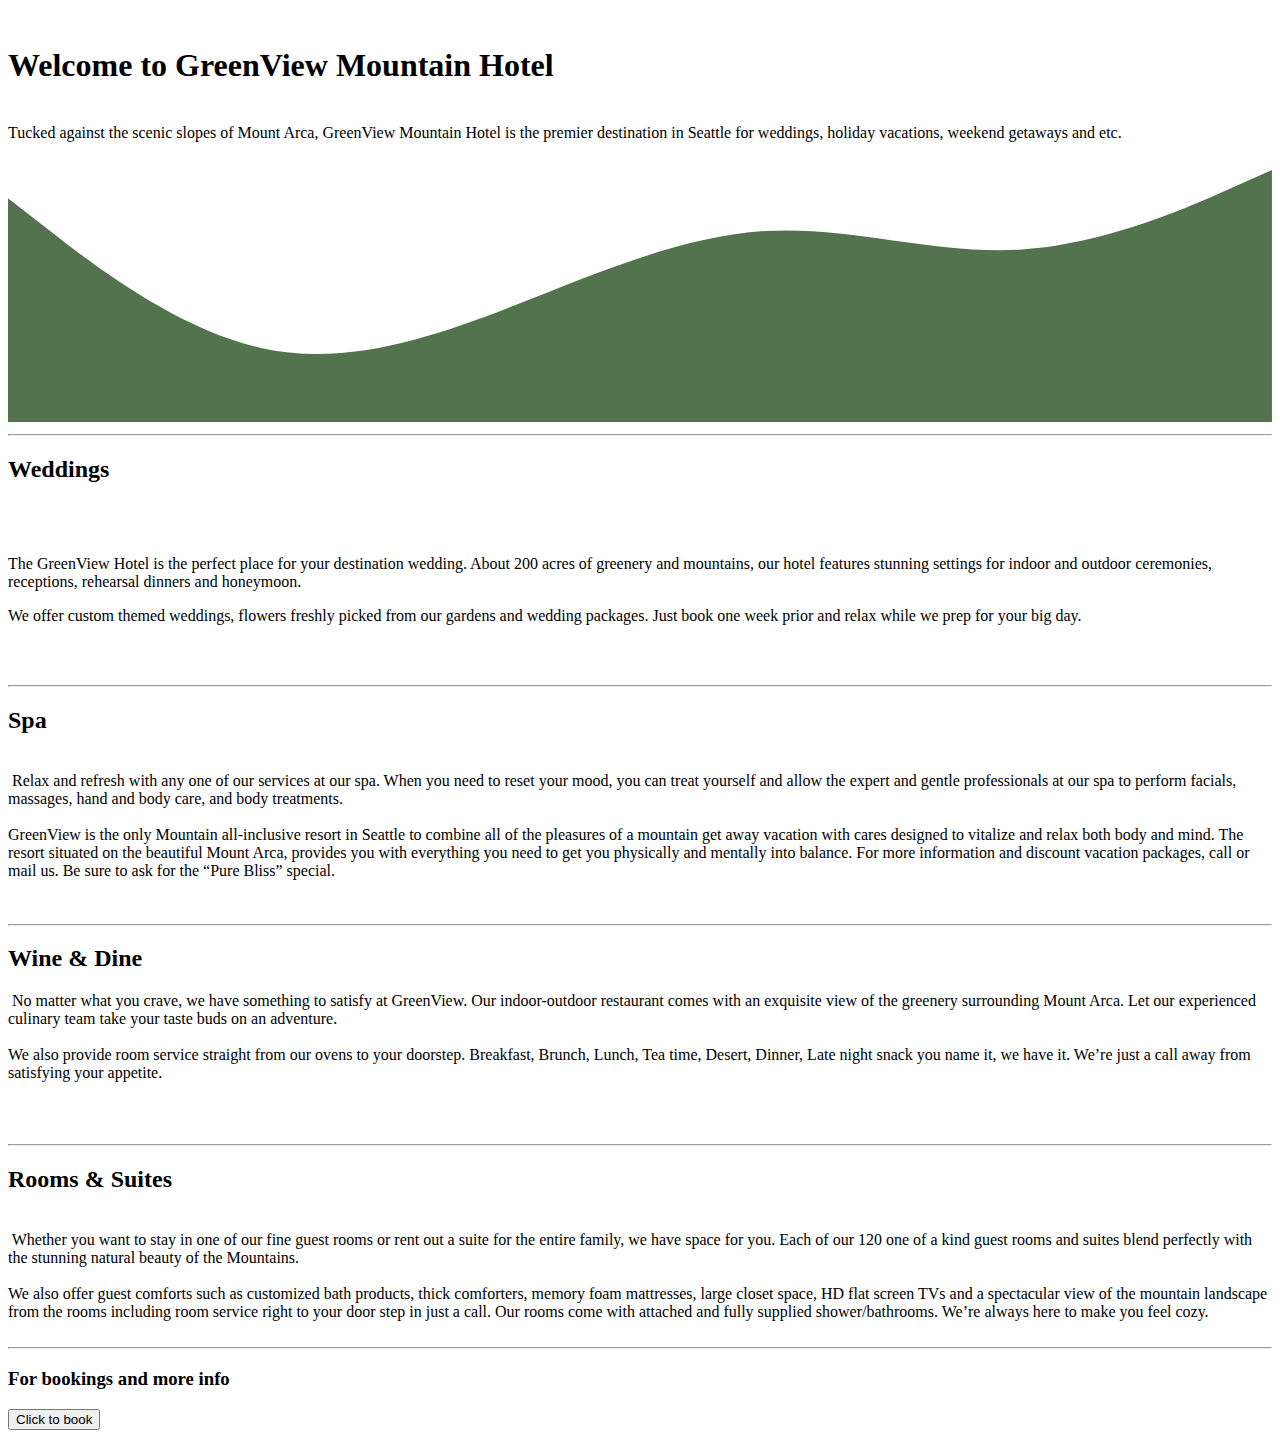
==== index.html @ 8dad3e75 "Add files via upload" ====
<!DOCTYPE html>
<html lang="en">
<head>
    <meta charset="UTF-8">
    <meta http-equiv="X-UA-Compatible" content="IE=edge">
    <meta name="viewport" content="width=device-width, initial-scale=1.0">
    <title>GreenView Mountain Hotel</title>
    <link rel="stylesheet" href="CSS/styles.css">
   
<link href="https://fonts.googleapis.com/css2?family=Kreon:wght@300&display=swap" rel="stylesheet">

</head>
<body>
    <div class="one"> 
       <br>
        <h1> Welcome to GreenView Mountain Hotel </h1> <br>
        <p1> Tucked against the scenic slopes of Mount Arca, GreenView Mountain Hotel is the premier destination in Seattle for weddings, holiday vacations, weekend getaways and etc.</p1>
        <svg xmlns="http://www.w3.org/2000/svg" viewBox="0 0 1440 319"><path fill="#52734d" fill-opacity="1" d="M0,64L48,101.3C96,139,192,213,288,234.7C384,256,480,224,576,186.7C672,149,768,107,864,101.3C960,96,1056,128,1152,122.7C1248,117,1344,75,1392,53.3L1440,32L1440,320L1392,320C1344,320,1248,320,1152,320C1056,320,960,320,864,320C768,320,672,320,576,320C480,320,384,320,288,320C192,320,96,320,48,320L0,320Z"></path></svg>
    </div>

     <hr>

     <div class="two"> 
    <h2> Weddings </h2> <br>
    <img class="wed" src="images/Wedding.png" alt="">
    <p>The GreenView Hotel is the perfect place for your destination wedding. About 200 acres of greenery and mountains, our hotel features stunning settings for indoor and outdoor ceremonies, receptions, rehearsal dinners and honeymoon.</p>
    <p> We offer custom themed weddings, flowers freshly picked from our gardens and wedding packages.  Just book one week prior and relax while we prep for your big day. </p>
 <br>
<br>
 
     </div>
         
     <hr>

     <div class= "three"> 
<h2> Spa</h2>
<br>
<img src="images/spa.jpg" alt="" class="spa"  >
<p3>Relax and refresh with any one of our services at our spa. When you need to reset your mood, you can treat yourself and allow the expert and gentle professionals at our spa to perform facials, massages, hand and body care, and body treatments.</p3>
<br>
<br>
<p4>GreenView is the only Mountain all-inclusive resort in Seattle to combine all of the pleasures of a mountain get away vacation with cares designed to vitalize and relax both body and mind. The resort situated on the beautiful Mount Arca, provides you with everything you need to get you physically and mentally into balance. For more information and discount vacation packages, call or mail us. Be sure to ask for the “Pure Bliss” special.</p4>

     </div>
        <br>
        <br>

    <hr>
    
    <div class="four">
<h2> Wine & Dine </h2>
<img src="images/Food.jpg" alt="">
<p5>No matter what you crave, we have something to satisfy at GreenView. Our indoor-outdoor restaurant comes with an exquisite view of the greenery surrounding Mount Arca. Let our experienced culinary team take your taste buds on an adventure.</p5>
<br>
<br>
<p6>We also provide room service straight from our ovens to your doorstep. Breakfast, Brunch, Lunch, Tea time, Desert, Dinner, Late night snack you name it, we have it. We’re just a call away from satisfying your appetite.</p6>
<br>
<br>

    </div>
    <br>
    <br>
    <hr> 
    <div class="five">
<h2>Rooms & Suites</h2>  
<br>
<img src="images/Hotel.jpg" alt="" class="room">

<p7> Whether you want to stay in one of our fine guest rooms or rent out a suite for the entire family, we have space for you. Each of our 120 one of a kind guest rooms and suites blend perfectly with the stunning natural beauty of the Mountains.</p7>
<br>
<br>

<p8>We also offer guest comforts such as customized bath products, thick comforters, memory foam mattresses, large closet space, HD flat screen TVs and a spectacular view of the mountain landscape from the rooms including room service right to your door step in just a call. Our rooms come with attached and fully supplied shower/bathrooms. We’re always here to make you feel cozy.</p8>

<br>
<br>


</div>

<hr>

<div class="six">
    <h3>For bookings and more info</h3>
   <button class="btn" align: center; >Click to book</button>




</div>

</body>
</html>
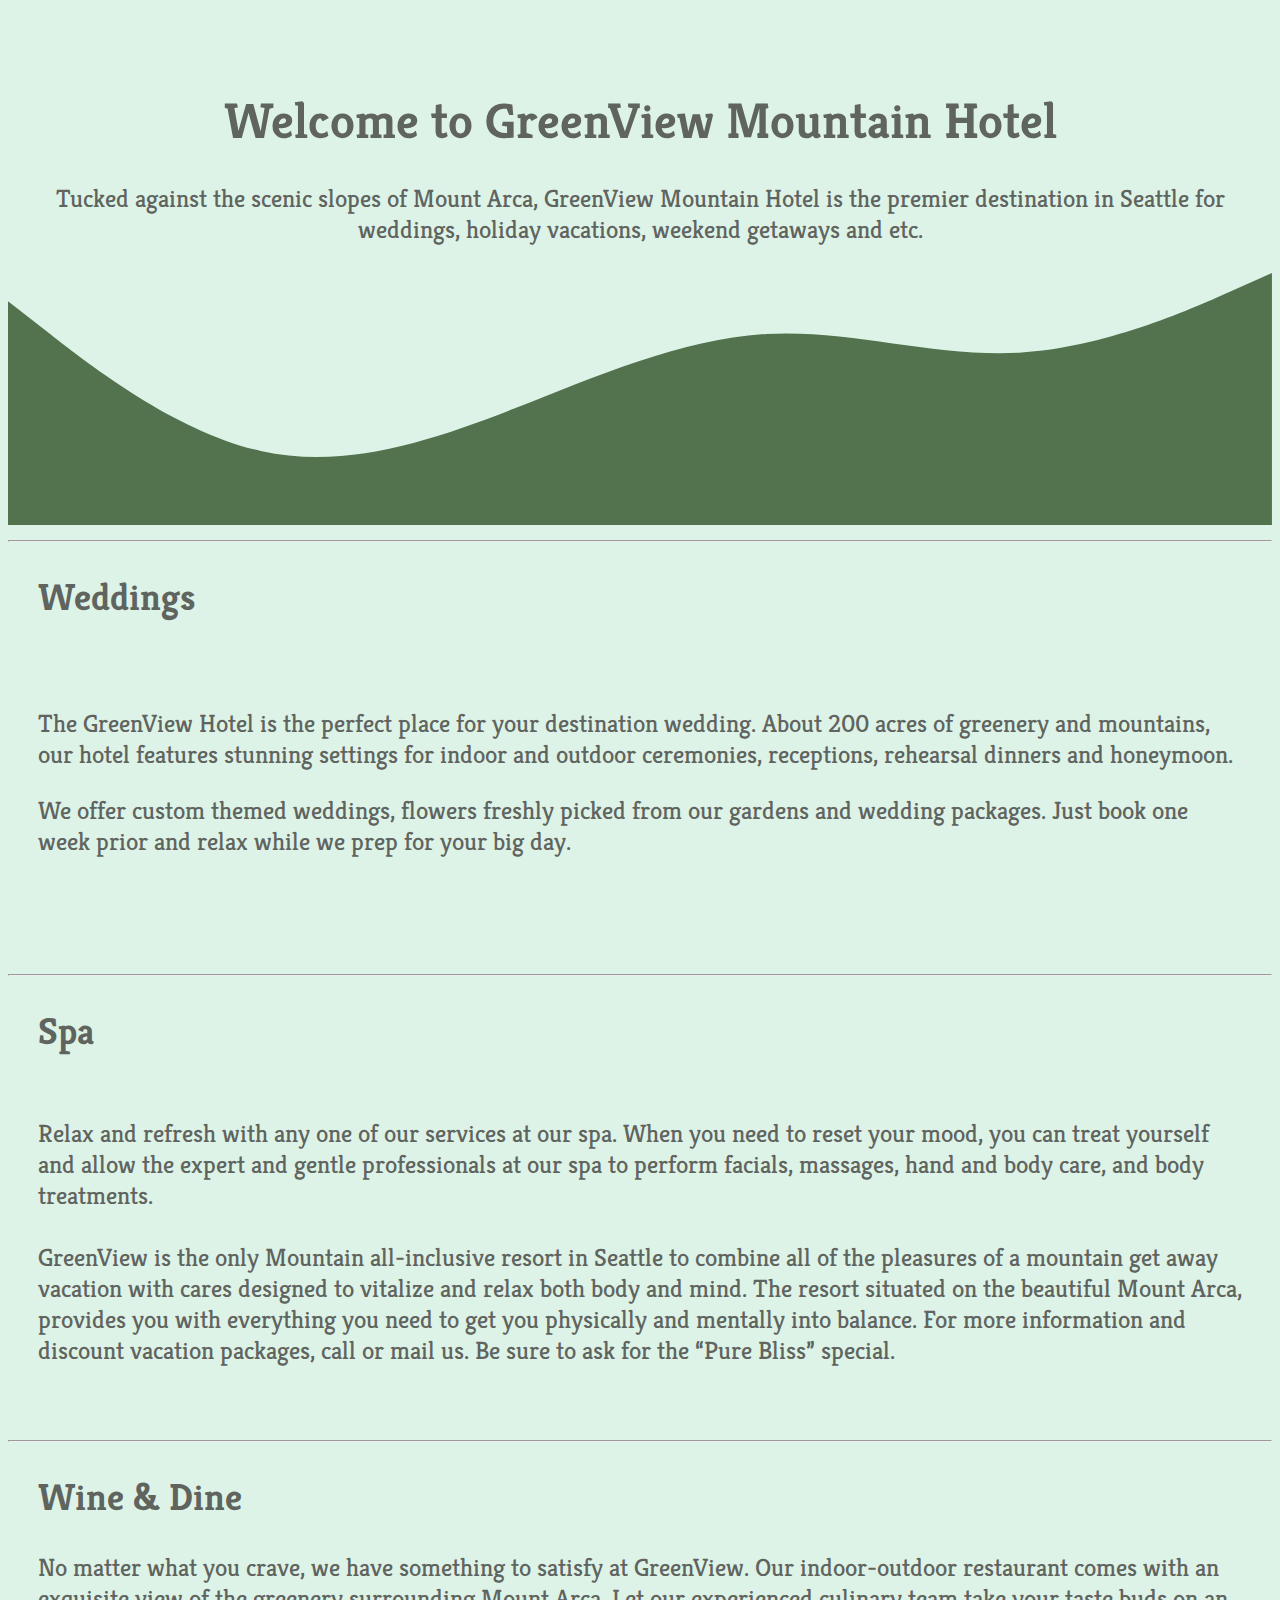
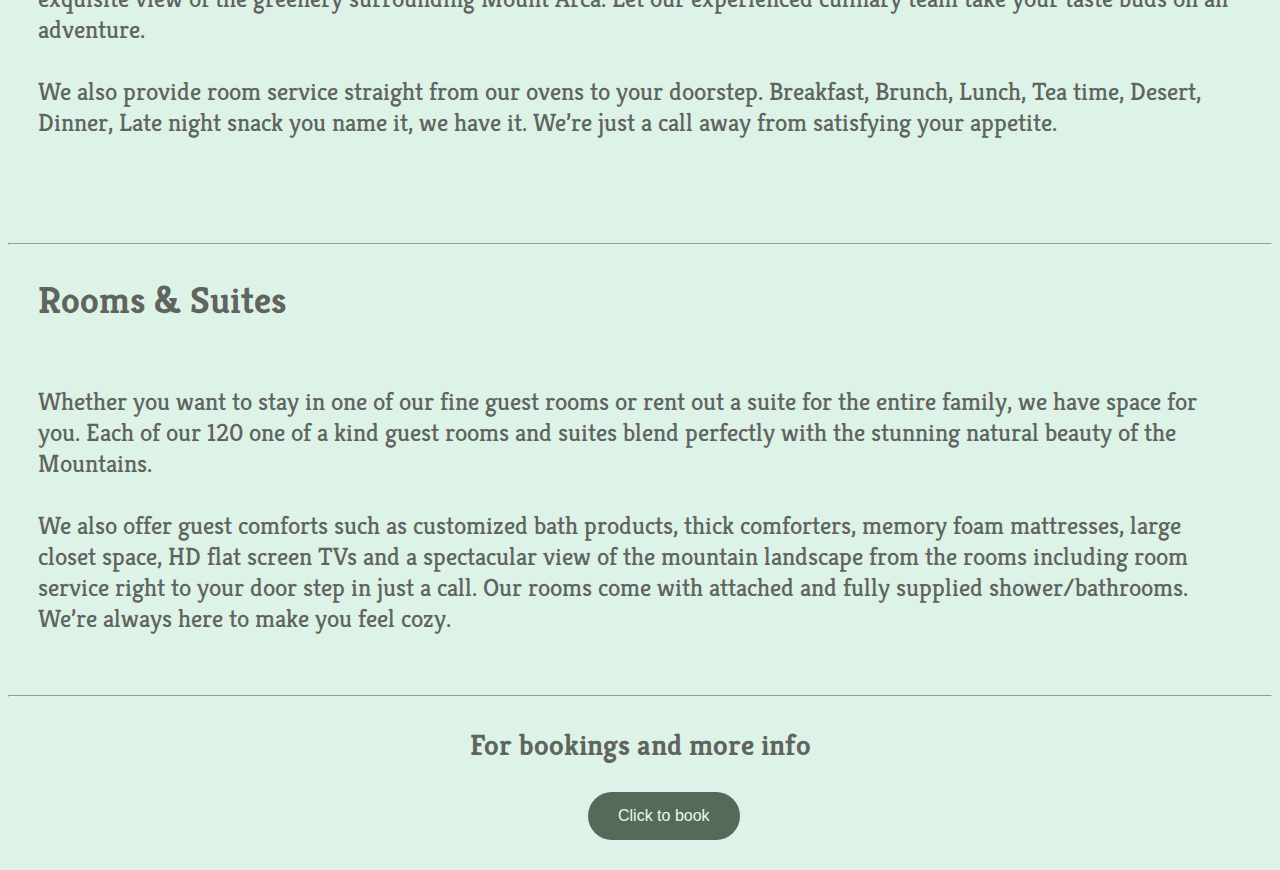
==== commit 45a44893: "Add files via upload" ====
--- a/index.html
+++ b/index.html
@@ -5,7 +5,7 @@
     <meta http-equiv="X-UA-Compatible" content="IE=edge">
     <meta name="viewport" content="width=device-width, initial-scale=1.0">
     <title>GreenView Mountain Hotel</title>
-    <link rel="stylesheet" href="CSS/styles.css">
+    <link rel="stylesheet" href="styles.css">
    
 <link href="https://fonts.googleapis.com/css2?family=Kreon:wght@300&display=swap" rel="stylesheet">
 
@@ -82,7 +82,7 @@
 
 <div class="six">
     <h3>For bookings and more info</h3>
-   <button class="btn" align: center; >Click to book</button>
+   <button class="btn">Click to book</button>
 
 
 
--- a/styles.css
+++ b/styles.css
@@ -0,0 +1,177 @@
+
+body {
+
+ background-color:  rgba(210, 238, 222, 0.733);
+
+
+
+}
+
+h1 {
+
+    color: rgb(95, 100, 95);;
+    margin: 50px auto 0 auto;
+    text-align: center;
+    font-family: 'Kreon', serif;
+    font-size: 50px;
+}
+
+p {
+
+    font-family: 'Kreon', serif;
+    color:rgb(95, 100, 95);
+    font-size: 25px;
+    
+}
+.p1 {
+
+    font-family: 'Kreon', serif;
+    color:rgb(95, 100, 95);
+    font-size: 20px;
+    text-align: center;
+}
+
+.one {
+
+
+    font-family: 'Kreon', serif;
+    color:rgb(95, 100, 95);
+    font-size: 25px;
+    text-align: center;
+    margin: 0 0 3px
+}
+
+.two {
+
+    font-family: 'Kreon', serif;
+    color:rgb(95, 100, 95);
+    font-size: 25px;
+    margin: 30px
+}
+
+img {
+
+float: right;
+
+
+
+}
+
+.three {
+
+    font-family: 'Kreon', serif;
+    color:rgb(95, 100, 95);
+    font-size: 25px;
+    margin: 30px;
+   
+}
+
+
+.spa {
+
+    float: left;
+    margin-right: 10px;
+}
+
+.p3 {
+
+    font-family: 'Kreon', serif;
+    color:rgb(95, 100, 95);
+    font-size: 25px;
+    margin: 30px;
+   
+
+
+
+
+
+
+}
+.p4 {
+    
+    font-family: 'Kreon', serif;
+    color:rgb(95, 100, 95);
+    font-size: 25px;
+    margin: 30px;
+   
+}
+
+.four {
+
+    font-family: 'Kreon', serif;
+    color:rgb(95, 100, 95);
+    font-size: 25px;
+    margin: 30px;
+}
+
+.five {
+
+    font-family: 'Kreon', serif;
+    color:rgb(95, 100, 95);
+    font-size: 25px;
+    margin: 30px;
+}
+
+.p7 {
+
+    font-family: 'Kreon', serif;
+    color:rgb(95, 100, 95);
+    font-size: 25px;
+    margin: 30px;
+}
+
+
+
+.room {
+
+    float: left;
+    margin-right: 10px;
+}
+
+.six {
+
+    font-family: 'Kreon', serif;
+    color:rgb(95, 100, 95);
+    font-size: 25px;
+    margin: 30px;
+    text-align: center;
+}
+
+
+
+
+
+
+
+
+.btn {
+
+    outline: none;
+    display: block;
+    margin-left: 550px;
+    border: 0;
+    font-size: 16px;
+    line-height: 1;
+    padding: 16px 30px;
+    border-radius: 30px;
+    background: rgb(85, 107, 89);
+    color: rgb(238, 247, 238);
+    cursor: pointer;
+    transition: all 0.2s linear;
+    text-align: center;
+
+
+
+}
+
+.btn-hover, .btn-focus {
+
+background: rgb(73, 94, 72);
+
+}
+
+.btn-active {
+
+    background: rgb(50, 65, 50); 
+
+}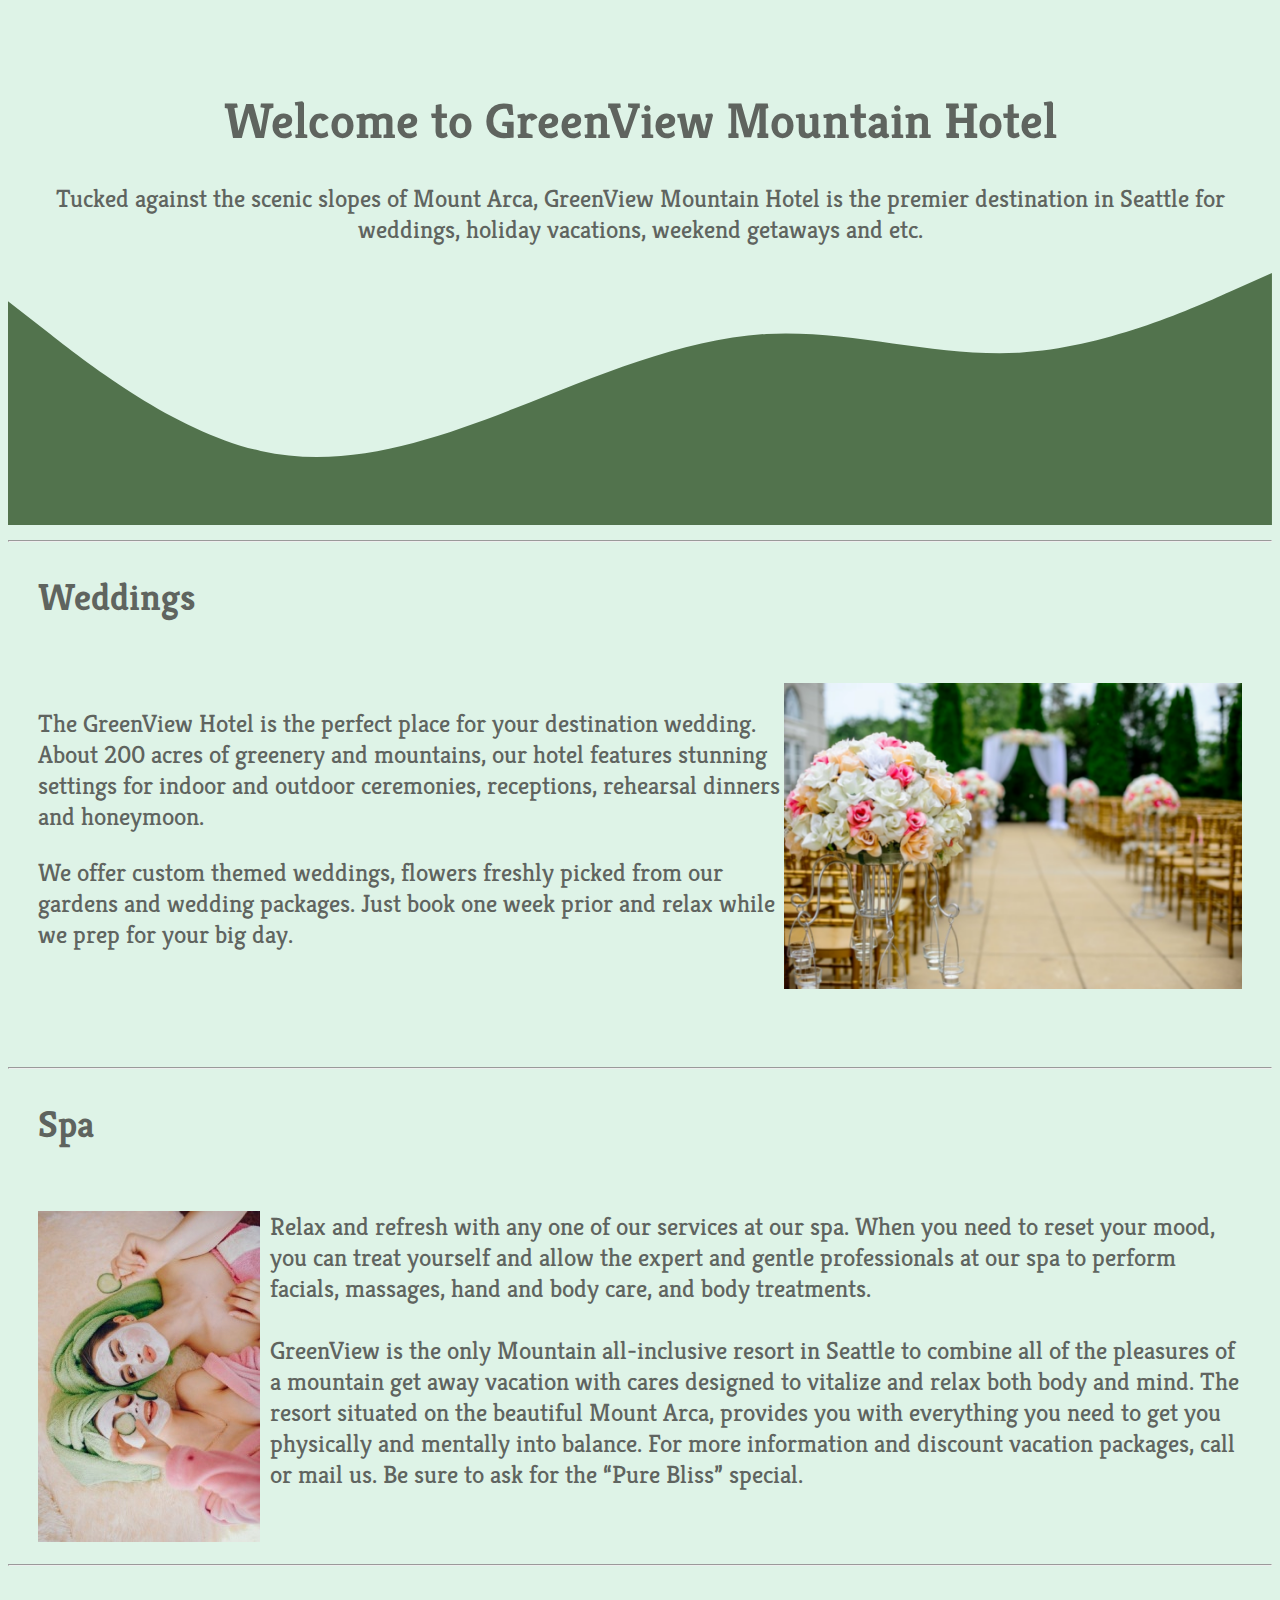
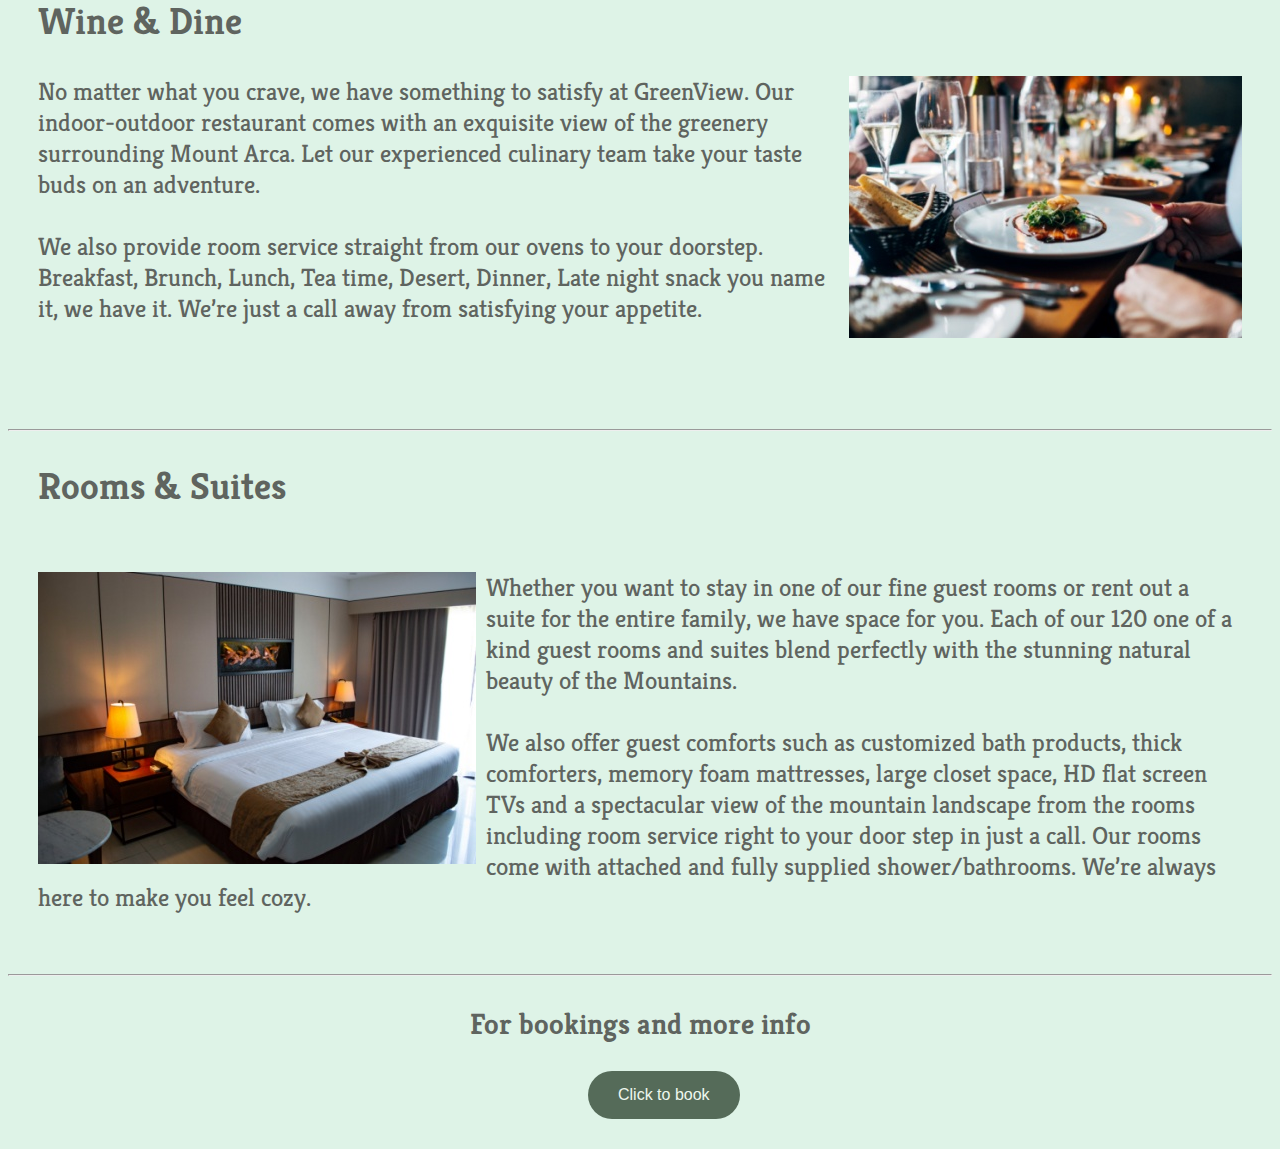
==== commit 05c34cb7: "Add files via upload" ====
--- a/index.html
+++ b/index.html
@@ -22,7 +22,7 @@
 
      <div class="two"> 
     <h2> Weddings </h2> <br>
-    <img class="wed" src="images/Wedding.png" alt="">
+    <img class="wed" src="Wedding.png" alt="">
     <p>The GreenView Hotel is the perfect place for your destination wedding. About 200 acres of greenery and mountains, our hotel features stunning settings for indoor and outdoor ceremonies, receptions, rehearsal dinners and honeymoon.</p>
     <p> We offer custom themed weddings, flowers freshly picked from our gardens and wedding packages.  Just book one week prior and relax while we prep for your big day. </p>
  <br>
@@ -35,7 +35,7 @@
      <div class= "three"> 
 <h2> Spa</h2>
 <br>
-<img src="images/spa.jpg" alt="" class="spa"  >
+<img src="spa.jpg" alt="" class="spa"  >
 <p3>Relax and refresh with any one of our services at our spa. When you need to reset your mood, you can treat yourself and allow the expert and gentle professionals at our spa to perform facials, massages, hand and body care, and body treatments.</p3>
 <br>
 <br>
@@ -49,7 +49,7 @@
     
     <div class="four">
 <h2> Wine & Dine </h2>
-<img src="images/Food.jpg" alt="">
+<img src="Food.jpg" alt="">
 <p5>No matter what you crave, we have something to satisfy at GreenView. Our indoor-outdoor restaurant comes with an exquisite view of the greenery surrounding Mount Arca. Let our experienced culinary team take your taste buds on an adventure.</p5>
 <br>
 <br>
@@ -64,7 +64,7 @@
     <div class="five">
 <h2>Rooms & Suites</h2>  
 <br>
-<img src="images/Hotel.jpg" alt="" class="room">
+<img src="Hotel.jpg" alt="" class="room">
 
 <p7> Whether you want to stay in one of our fine guest rooms or rent out a suite for the entire family, we have space for you. Each of our 120 one of a kind guest rooms and suites blend perfectly with the stunning natural beauty of the Mountains.</p7>
 <br>
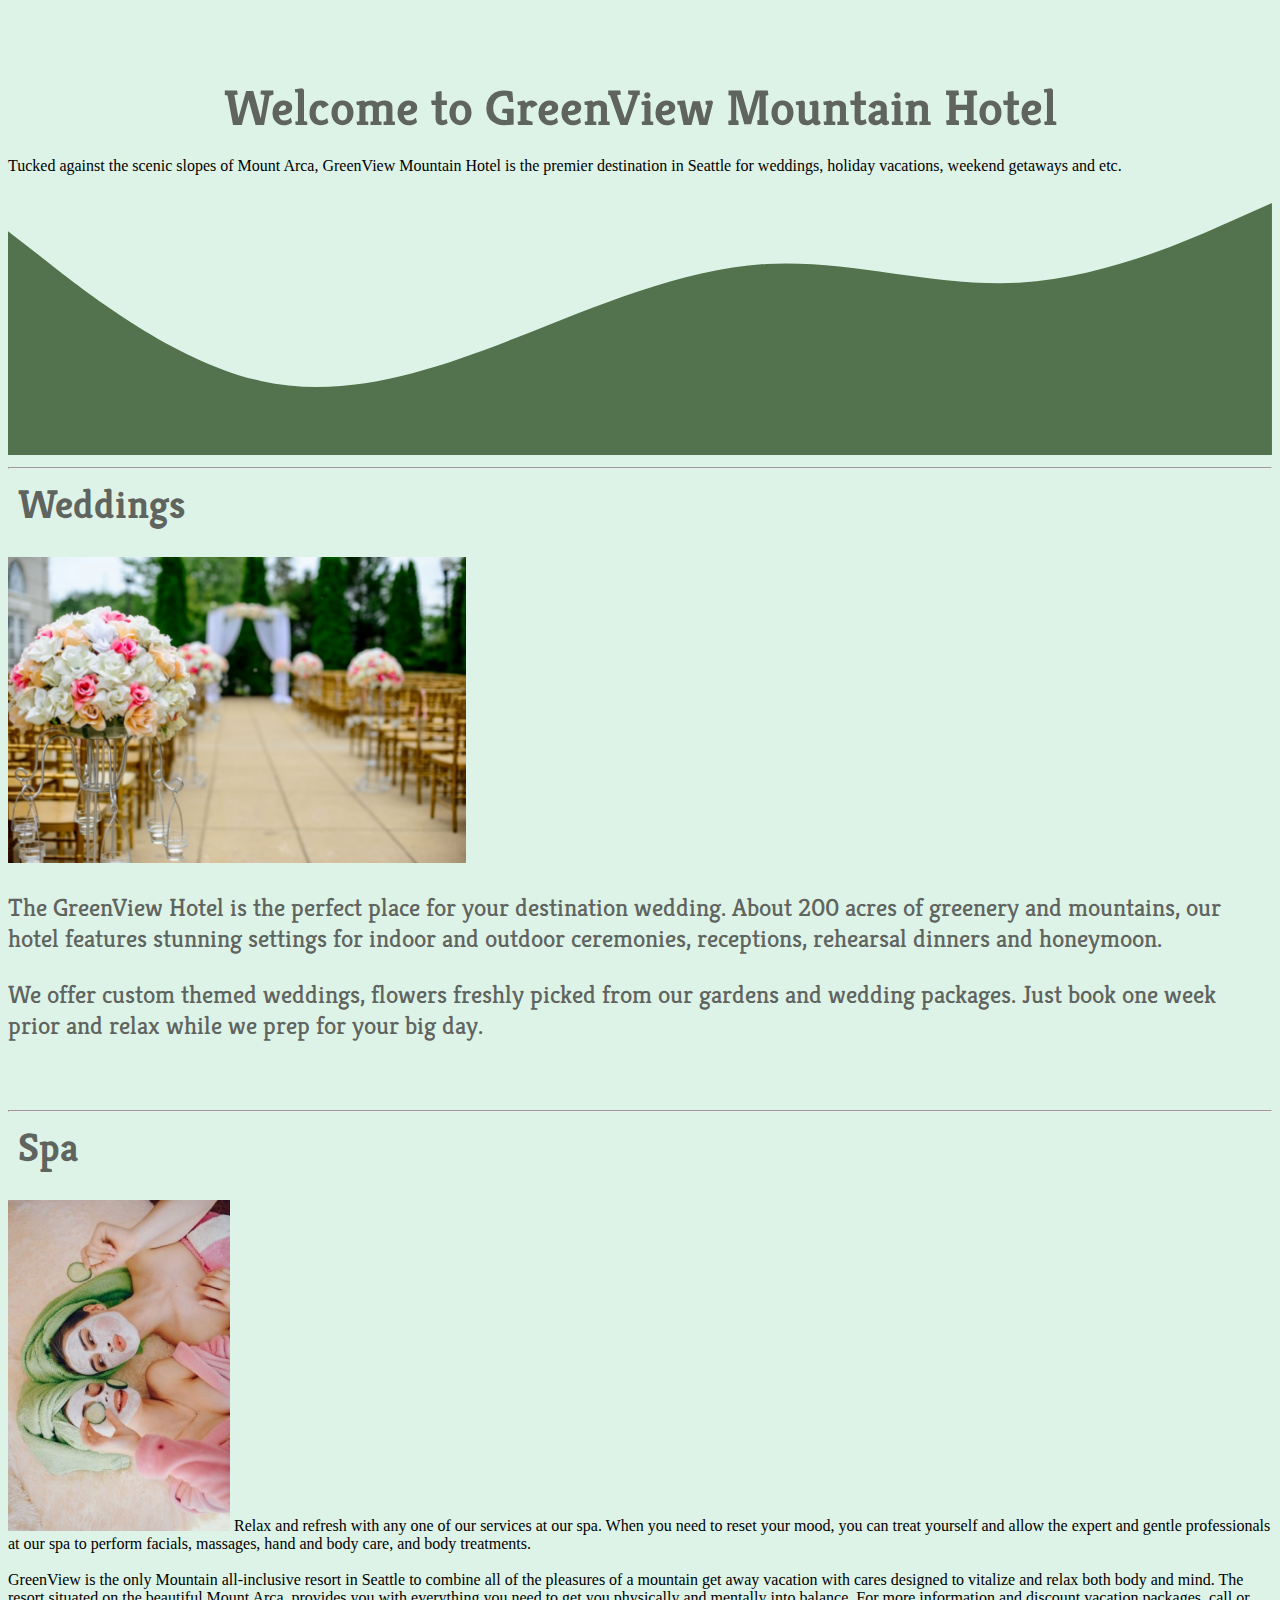
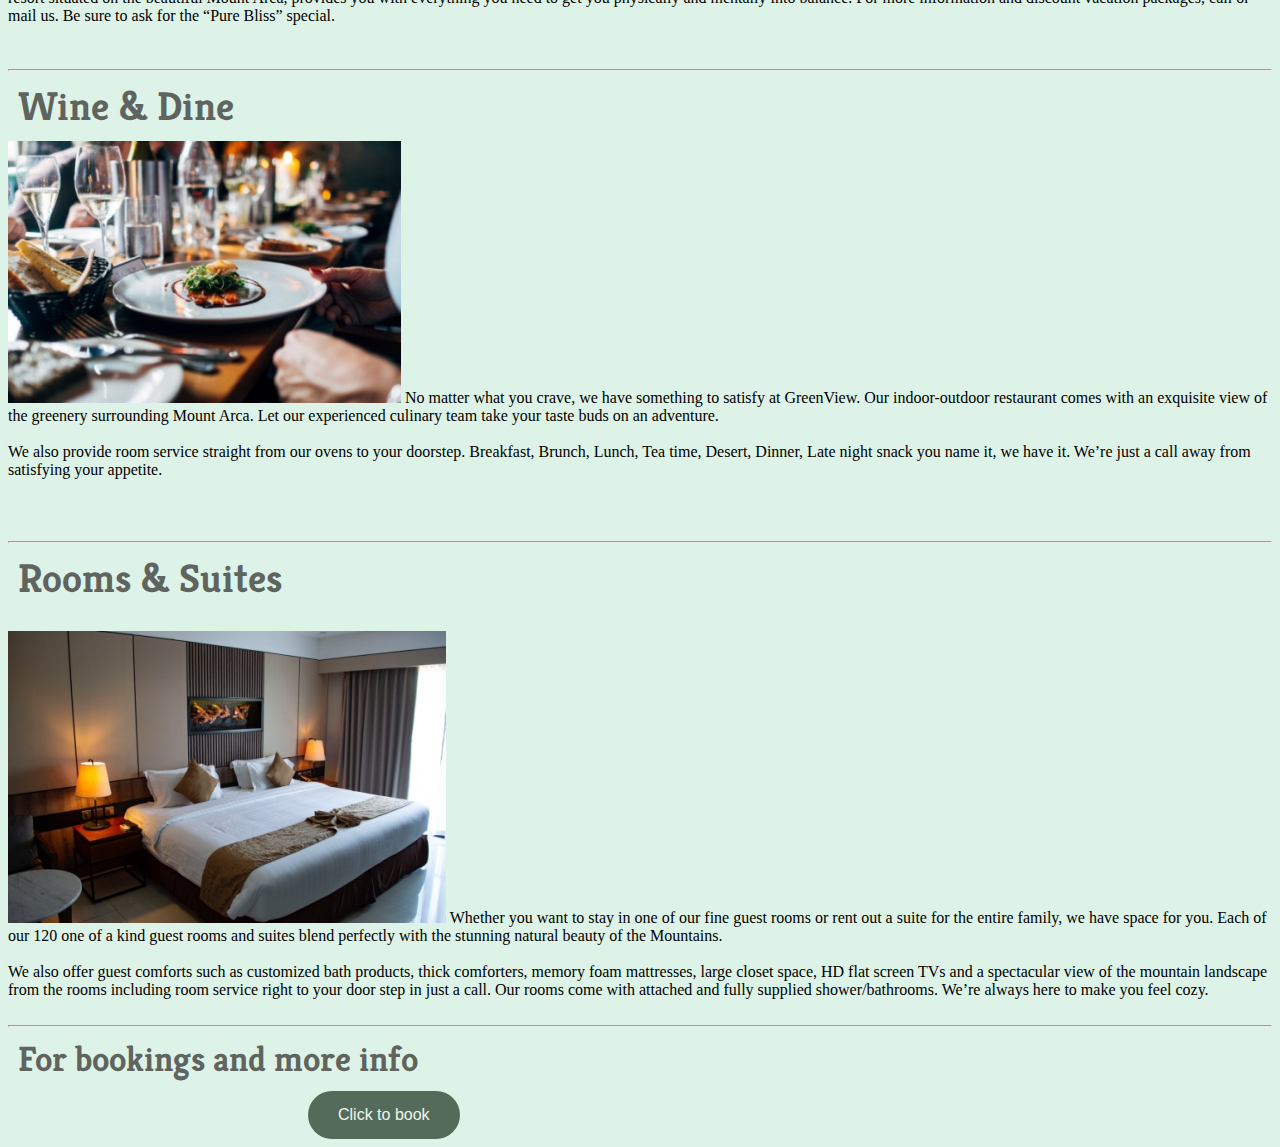
==== commit 8bd0df22: "Add files via upload" ====
--- a/index.html
+++ b/index.html
@@ -82,7 +82,7 @@
 
 <div class="six">
     <h3>For bookings and more info</h3>
-   <button class="btn">Click to book</button>
+   <button class="btn" onclick="window.location.href='contact.html'">Click to book</button>
 
 
 
--- a/styles.css
+++ b/styles.css
@@ -1,19 +1,44 @@
-
 body {
 
- background-color:  rgba(210, 238, 222, 0.733);
-
-
-
-}
-
-h1 {
+    background-color:  rgba(210, 238, 222, 0.733);
+   
+   
+   
+   }
+   h1 {
 
     color: rgb(95, 100, 95);;
     margin: 50px auto 0 auto;
     text-align: center;
     font-family: 'Kreon', serif;
     font-size: 50px;
+}
+
+h2 {
+
+    font-family: 'Kreon', serif;
+    color:rgb(95, 100, 95);
+    font-size: 40px;
+    margin: 10px;
+
+    
+}
+ 
+h3 {
+
+    font-family: 'Kreon', serif;
+    color:rgb(95, 100, 95);
+    font-size: 35px;
+    margin: 10px;
+
+}
+.p1 {
+
+    color: rgb(95, 100, 95);;
+    margin: 50px auto 0 auto;
+    text-align: center;
+    font-family: 'Kreon', serif;
+    font-size: 35px;
 }
 
 p {
@@ -23,132 +48,39 @@
     font-size: 25px;
     
 }
-.p1 {
+
+hr {
+
+    color:rgb(95, 100, 95);
+
+}
+
+.suite {
+
+        font-family: 'Kreon', serif;
+        color:rgb(95, 100, 95);
+        font-size:20px;
+        margin: 20px;
+    
+
+}
+
+.Packages {
 
     font-family: 'Kreon', serif;
     color:rgb(95, 100, 95);
-    font-size: 20px;
-    text-align: center;
-}
-
-.one {
-
-
-    font-family: 'Kreon', serif;
-    color:rgb(95, 100, 95);
-    font-size: 25px;
-    text-align: center;
-    margin: 0 0 3px
-}
-
-.two {
-
-    font-family: 'Kreon', serif;
-    color:rgb(95, 100, 95);
-    font-size: 25px;
-    margin: 30px
-}
-
-img {
-
-float: right;
-
+    font-size:20px;
+    margin: 20px;
 
 
 }
-
-.three {
-
-    font-family: 'Kreon', serif;
-    color:rgb(95, 100, 95);
-    font-size: 25px;
-    margin: 30px;
-   
-}
-
-
-.spa {
-
-    float: left;
-    margin-right: 10px;
-}
-
-.p3 {
-
-    font-family: 'Kreon', serif;
-    color:rgb(95, 100, 95);
-    font-size: 25px;
-    margin: 30px;
-   
-
-
-
-
-
-
-}
-.p4 {
-    
-    font-family: 'Kreon', serif;
-    color:rgb(95, 100, 95);
-    font-size: 25px;
-    margin: 30px;
-   
-}
-
-.four {
-
-    font-family: 'Kreon', serif;
-    color:rgb(95, 100, 95);
-    font-size: 25px;
-    margin: 30px;
-}
-
-.five {
-
-    font-family: 'Kreon', serif;
-    color:rgb(95, 100, 95);
-    font-size: 25px;
-    margin: 30px;
-}
-
-.p7 {
-
-    font-family: 'Kreon', serif;
-    color:rgb(95, 100, 95);
-    font-size: 25px;
-    margin: 30px;
-}
-
-
-
-.room {
-
-    float: left;
-    margin-right: 10px;
-}
-
-.six {
-
-    font-family: 'Kreon', serif;
-    color:rgb(95, 100, 95);
-    font-size: 25px;
-    margin: 30px;
-    text-align: center;
-}
-
-
-
-
-
-
-
 
 .btn {
 
     outline: none;
     display: block;
-    margin-left: 550px;
+    margin-top: 10px;
+    margin-left: 300px;
     border: 0;
     font-size: 16px;
     line-height: 1;
@@ -164,14 +96,24 @@
 
 }
 
-.btn-hover, .btn-focus {
+.btn2
+ {
 
-background: rgb(73, 94, 72);
+    outline: none;
+    display: block;
+    margin-top: 10px;
+    margin-left: 400px;
+    border: 0;
+    font-size: 16px;
+    line-height: 1;
+    padding: 16px 30px;
+    border-radius: 30px;
+    background: rgb(85, 107, 89);
+    color: rgb(238, 247, 238);
+    cursor: pointer;
+    transition: all 0.2s linear;
+    text-align: center;
 
-}
 
-.btn-active {
-
-    background: rgb(50, 65, 50); 
 
 }